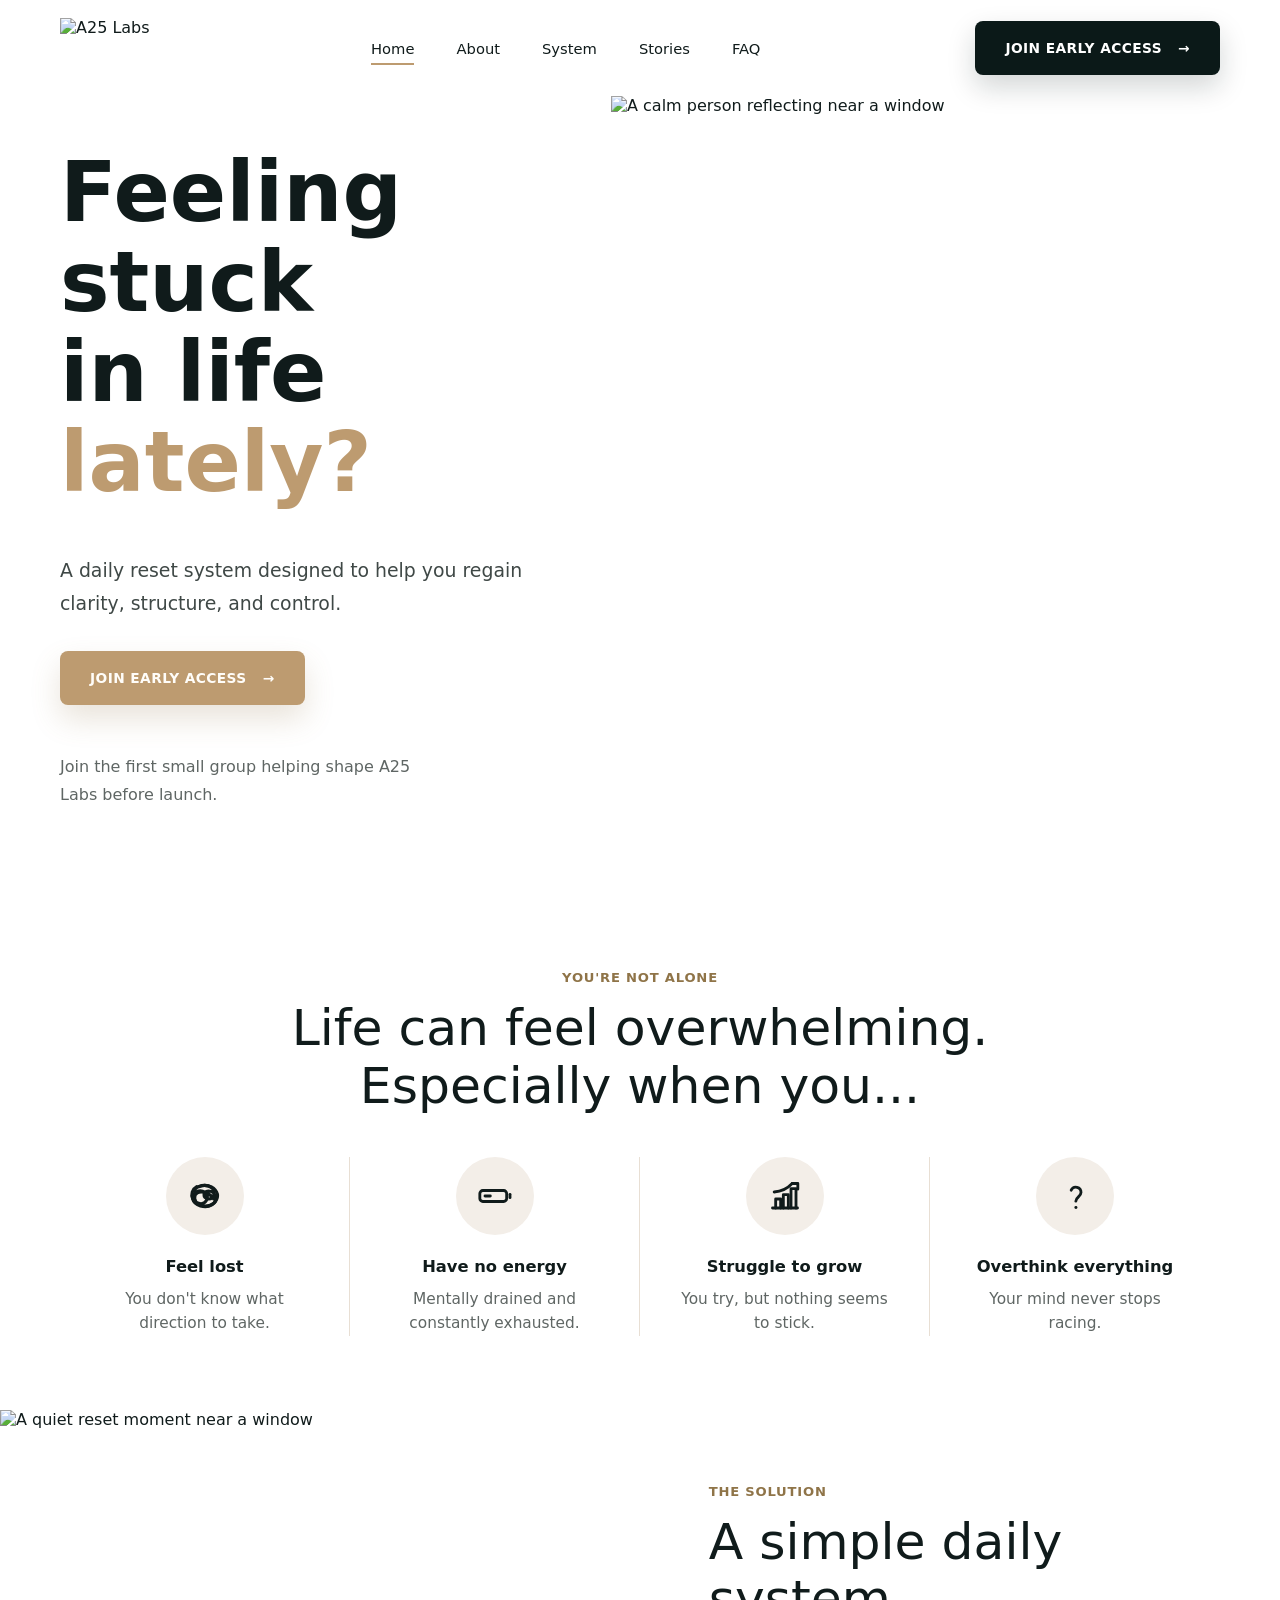
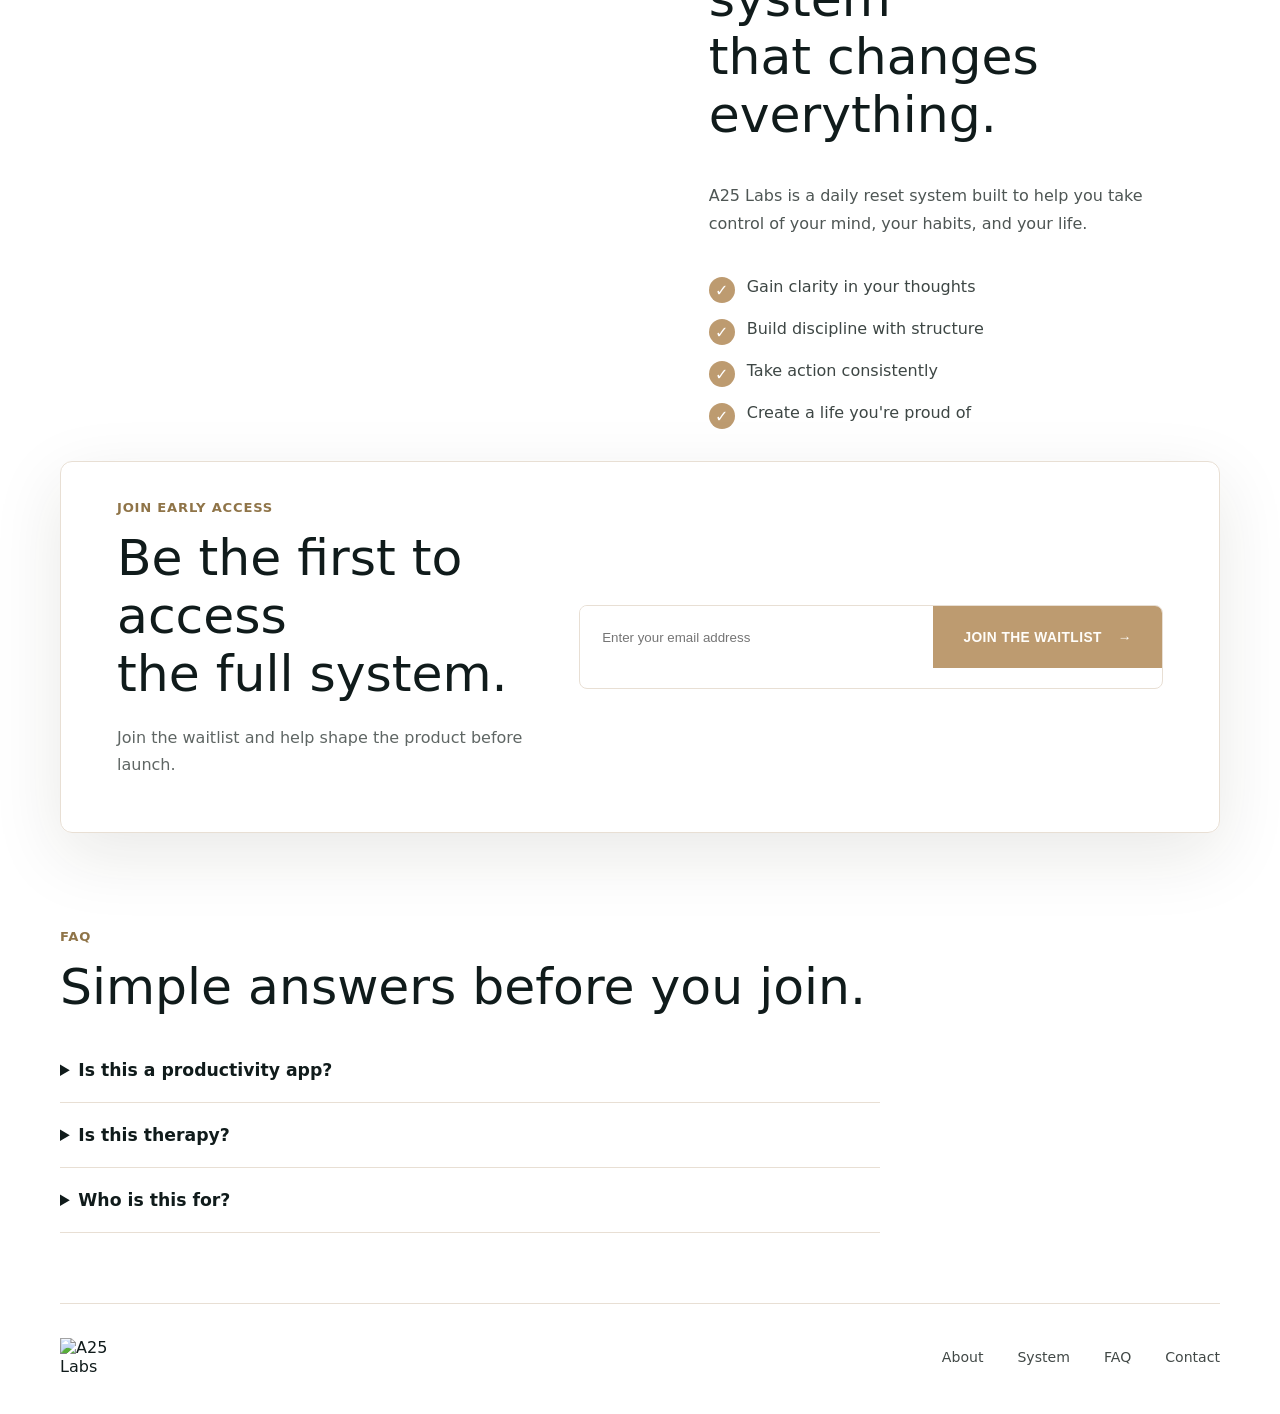
==== index.html @ 6b48f33e "Add files via upload" ====
<!doctype html>
<html lang="en">
  <head>
    <meta charset="UTF-8" />
    <meta name="viewport" content="width=device-width, initial-scale=1.0" />
    <meta name="description" content="A25 Labs is building a daily reset system for young professionals who feel stuck, burned out, inconsistent, directionless, or overwhelmed." />
    <title>A25 Labs | Daily Reset System</title>
    <link rel="stylesheet" href="./styles.css?v=github-fix-1" />
  </head>
  <body>
    <header class="site-header" id="home">
      <a class="logo" href="#home" aria-label="A25 Labs home"><img src="./assets/a25-logo.png" alt="A25 Labs" /></a>
      <nav aria-label="Primary navigation">
        <a class="active" href="#home">Home</a>
        <a href="#about">About</a>
        <a href="#system">System</a>
        <a href="#stories">Stories</a>
        <a href="#faq">FAQ</a>
      </nav>
      <a class="button button-dark" href="#early-access">Join Early Access <span aria-hidden="true">→</span></a>
    </header>

    <main>
      <section class="hero">
        <div class="hero-copy">
          <h1>Feeling stuck<br />in life <span>lately?</span></h1>
          <p>A daily reset system designed to help you regain clarity, structure, and control.</p>
          <a class="button button-gold" href="#early-access">Join Early Access <span aria-hidden="true">→</span></a>
          <p class="honest-note">Join the first small group helping shape A25 Labs before launch.</p>
        </div>
        <div class="hero-image">
          <img src="./assets/hero-reflection.png" alt="A calm person reflecting near a window" />
        </div>
      </section>

      <section class="problem-section" id="about">
        <p class="eyebrow">You're not alone</p>
        <h2>Life can feel overwhelming.<br />Especially when you...</h2>
        <div class="problem-grid">
          <article class="problem-card">
            <span class="problem-icon scribble" aria-hidden="true"><svg viewBox="0 0 24 24"><path d="M6.1 9.2c1.2-3.1 6.7-3.8 9.3-1.9 2.7 1.9 1.7 6.5-1.7 6.3-3.1-.2-2.9-4.3.1-4.3 4 0 5.6 5.2 2.1 7.4-3.7 2.4-9.8.5-10.6-3.1-.7-3.4 3.9-5.8 6.7-3.4 2.9 2.6.3 6.9-3.5 5.8-2.6-.8-2.8-4.5-.7-5.7 2.6-1.6 7.5.6 8.8 3.3"/><path d="M7.5 6.9c-2.4 1.3-3.4 4.2-2.2 6.7 1.6 3.3 6.2 4.5 9.5 3.4 3.1-1 5-4.4 3.5-7.2-1.6-3.1-6.4-4.5-9.5-2.9"/></svg></span>
            <h3>Feel lost</h3>
            <p>You don't know what direction to take.</p>
          </article>
          <article class="problem-card">
            <span class="problem-icon" aria-hidden="true"><svg viewBox="0 0 24 24"><path d="M4.7 8.7h12.5a1.8 1.8 0 0 1 1.8 1.8v3a1.8 1.8 0 0 1-1.8 1.8H4.7a1.8 1.8 0 0 1-1.8-1.8v-3a1.8 1.8 0 0 1 1.8-1.8Z"/><path d="M21 11v2"/><path d="M6 12h3.2"/></svg></span>
            <h3>Have no energy</h3>
            <p>Mentally drained and constantly exhausted.</p>
          </article>
          <article class="problem-card">
            <span class="problem-icon" aria-hidden="true"><svg viewBox="0 0 24 24"><path d="M4.5 19.2h15"/><path d="M6.4 19.2v-5.4h3v5.4"/><path d="M11 19.2v-8h3v8"/><path d="M15.6 19.2V7.6h3v11.6"/><path d="M5.5 9.6c4.2-.3 7.8-1.9 10.8-5.1"/><path d="M16.3 4.5h3.4v3.4"/></svg></span>
            <h3>Struggle to grow</h3>
            <p>You try, but nothing seems to stick.</p>
          </article>
          <article class="problem-card">
            <span class="problem-icon" aria-hidden="true"><svg viewBox="0 0 24 24"><path d="M9.7 8.5a3.1 3.1 0 0 1 5.9 1.4c0 2.5-3.1 2.7-3.1 5.2"/><path d="M12.5 18.9h.1"/></svg></span>
            <h3>Overthink everything</h3>
            <p>Your mind never stops racing.</p>
          </article>
        </div>
      </section>

      <section class="solution-section" id="system">
        <div class="solution-image"><img src="./assets/hero-reflection.png" alt="A quiet reset moment near a window" /></div>
        <div class="solution-copy">
          <p class="eyebrow">The solution</p>
          <h2>A simple daily system<br />that changes everything.</h2>
          <p>A25 Labs is a daily reset system built to help you take control of your mind, your habits, and your life.</p>
          <ul>
            <li>Gain clarity in your thoughts</li>
            <li>Build discipline with structure</li>
            <li>Take action consistently</li>
            <li>Create a life you're proud of</li>
          </ul>
        </div>
      </section>

      <section class="early-access" id="early-access">
        <div>
          <p class="eyebrow">Join early access</p>
          <h2>Be the first to access<br />the full system.</h2>
          <p>Join the waitlist and help shape the product before launch.</p>
        </div>
        <form id="waitlist-form" class="signup-form">
          <label class="visually-hidden" for="email">Email address</label>
          <input id="email" name="email" type="email" placeholder="Enter your email address" required />
          <button class="button button-gold" type="submit">Join the waitlist <span aria-hidden="true">→</span></button>
          <p class="form-message" role="status" aria-live="polite"></p>
        </form>
      </section>

      <section class="faq-section" id="faq">
        <p class="eyebrow">FAQ</p>
        <h2>Simple answers before you join.</h2>
        <details><summary>Is this a productivity app?</summary><p>No. It is a daily reset system focused on clarity, structure, and small actions.</p></details>
        <details><summary>Is this therapy?</summary><p>No. It is not therapy or medical support.</p></details>
        <details><summary>Who is this for?</summary><p>Young professionals who feel stuck, burned out, inconsistent, or overwhelmed.</p></details>
      </section>
    </main>

    <footer class="site-footer">
      <img src="./assets/a25-logo.png" alt="A25 Labs" />
      <nav aria-label="Footer navigation"><a href="#about">About</a><a href="#system">System</a><a href="#faq">FAQ</a><a href="#early-access">Contact</a></nav>
    </footer>

    <script src="./script.js?v=github-fix-1" defer></script>
  </body>
</html>
---- styles.css ----
:root{--ink:#101b1b;--muted:#5f6664;--gold:#bd9b70;--gold-dark:#8f7448;--soft:#f3eee8;--line:#e8dfd4;--shadow:0 22px 70px rgba(44,35,24,.1);font-family:Inter,ui-sans-serif,system-ui,-apple-system,BlinkMacSystemFont,"Segoe UI",sans-serif}*{box-sizing:border-box}html{scroll-behavior:smooth}body{margin:0;min-width:320px;color:var(--ink);background:#fff}a{color:inherit;text-decoration:none}img{display:block;max-width:100%}.site-header,.hero,.problem-section,.early-access,.faq-section,.site-footer{width:min(1160px,calc(100% - 48px));margin:0 auto}.site-header{position:sticky;top:0;z-index:20;display:grid;grid-template-columns:auto 1fr auto;align-items:center;gap:32px;min-height:96px;background:rgba(255,255,255,.94);backdrop-filter:blur(16px)}.logo{display:inline-flex;width:96px}.logo img{width:92px;height:60px;object-fit:contain}nav{display:flex;align-items:center;justify-content:center;gap:42px;font-size:.92rem}.site-header nav a{position:relative;padding:8px 0}.site-header nav a.active:after,.site-header nav a:hover:after{position:absolute;left:0;right:0;bottom:0;height:2px;background:var(--gold);content:""}.button{display:inline-flex;align-items:center;justify-content:center;gap:16px;min-height:54px;padding:0 30px;border:0;border-radius:8px;cursor:pointer;font-size:.86rem;font-weight:800;letter-spacing:.03em;text-transform:uppercase;white-space:nowrap}.button-dark{color:#fff;background:#0b1918;box-shadow:0 12px 28px rgba(13,27,26,.18)}.button-gold{color:#fffdf9;background:var(--gold);box-shadow:0 14px 30px rgba(143,116,72,.2)}.hero{display:grid;grid-template-columns:minmax(0,.95fr) minmax(430px,1.05fr);min-height:calc(100vh - 96px);align-items:stretch}.hero-copy{display:flex;flex-direction:column;justify-content:center;padding:48px 68px 72px 0}.hero h1{max-width:540px;margin:0 0 28px;font-size:clamp(3.4rem,6.8vw,5.2rem);line-height:1.08;letter-spacing:0}.hero h1 span{color:var(--gold)}.hero-copy>p{max-width:500px;color:#3f4846;font-size:1.18rem;line-height:1.7}.hero .button{align-self:flex-start;margin:14px 0 32px}.honest-note{max-width:390px!important;color:var(--muted)!important;font-size:1rem!important}.hero-image{min-height:620px;overflow:hidden}.hero-image img{width:100%;height:100%;min-height:620px;object-fit:cover}.eyebrow{margin:0 0 14px;color:var(--gold-dark);font-size:.82rem;font-weight:800;letter-spacing:.06em;text-transform:uppercase}h2{margin:0 0 22px;font-size:clamp(2.1rem,4vw,3.15rem);font-weight:540;line-height:1.15}.problem-section{scroll-margin-top:108px;padding:70px 0 74px;text-align:center}.problem-grid{display:grid;grid-template-columns:repeat(4,minmax(0,1fr));margin-top:42px}.problem-card{min-height:178px;padding:0 34px;border-right:1px solid var(--line)}.problem-card:last-child{border-right:0}.problem-card h3{margin:0 0 12px;font-size:1.02rem}.problem-card p{margin:0;color:var(--muted);font-size:.96rem;line-height:1.55}.problem-icon{display:inline-flex;align-items:center;justify-content:center;width:78px;height:78px;margin-bottom:22px;border-radius:50%;background:var(--soft);color:var(--ink)}.problem-icon svg{width:40px;height:40px;fill:none;stroke:currentColor;stroke-width:1.7;stroke-linecap:round;stroke-linejoin:round}.problem-icon.scribble svg{width:44px;height:44px}.solution-section{display:grid;grid-template-columns:minmax(0,.9fr) minmax(420px,1fr);background:#fff}.solution-image{min-height:520px;overflow:hidden}.solution-image img{width:100%;height:100%;min-height:520px;object-fit:cover}.solution-copy{display:flex;flex-direction:column;justify-content:center;padding:74px min(8vw,110px)}.solution-copy p:not(.eyebrow){max-width:560px;color:#4e5654;line-height:1.72}.solution-copy ul{display:grid;gap:16px;margin:24px 0 0;padding:0;list-style:none}.solution-copy li{display:flex;gap:12px;color:#3d4644}.solution-copy li:before{display:inline-flex;align-items:center;justify-content:center;flex:0 0 26px;width:26px;height:26px;border-radius:50%;background:var(--gold);color:#fff;content:"✓"}.early-access{position:relative;z-index:2;scroll-margin-top:108px;display:grid;grid-template-columns:minmax(280px,.8fr) minmax(420px,1.15fr);gap:56px;align-items:center;margin-top:-42px;padding:38px 56px;border:1px solid var(--line);border-radius:12px;background:rgba(255,255,255,.96);box-shadow:var(--shadow)}.early-access p:not(.eyebrow){color:var(--muted);line-height:1.65}.signup-form{display:grid;grid-template-columns:minmax(0,1fr) auto;align-items:center;border:1px solid var(--line);border-radius:8px;overflow:hidden}.signup-form input{min-width:0;min-height:62px;border:0;padding:0 22px;outline:0}.signup-form .button{min-height:62px;border-radius:0;box-shadow:none}.form-message{grid-column:1/-1;margin:0;padding:10px 22px;color:var(--gold-dark)}.faq-section{scroll-margin-top:108px;padding:96px 0 70px}.faq-section details{max-width:820px;padding:22px 0;border-bottom:1px solid var(--line)}summary{cursor:pointer;font-weight:750;font-size:1.08rem}details p{max-width:720px;color:var(--muted);line-height:1.65}.site-footer{display:grid;grid-template-columns:auto 1fr;align-items:center;gap:34px;padding:34px 0 38px;border-top:1px solid var(--line)}.site-footer img{width:84px}.site-footer nav{justify-content:flex-end;gap:34px;color:#414846;font-size:.88rem}.visually-hidden{position:absolute;width:1px;height:1px;margin:-1px;overflow:hidden;clip:rect(0,0,0,0)}@media(max-width:980px){.site-header{grid-template-columns:auto auto;min-height:auto;padding:18px 0}.site-header nav{grid-column:1/-1;grid-row:2;justify-content:flex-start;gap:24px;overflow-x:auto}.site-header .button{justify-self:end}.hero,.solution-section,.early-access{grid-template-columns:1fr}.hero-copy{padding:46px 0 44px}.hero-image,.hero-image img{min-height:430px}.problem-grid{grid-template-columns:repeat(2,minmax(0,1fr));gap:38px 0}.problem-card:nth-child(2){border-right:0}.solution-copy{padding:58px min(8vw,72px)}.early-access{margin-top:0}.site-footer{grid-template-columns:1fr;justify-items:start}.site-footer nav{justify-content:flex-start;flex-wrap:wrap}}@media(max-width:640px){.site-header,.hero,.problem-section,.early-access,.faq-section,.site-footer{width:min(100% - 28px,1160px)}.site-header{gap:14px}.logo,.logo img{width:76px}.site-header .button{min-height:44px;padding:0 16px;font-size:.7rem}.hero{min-height:auto}.hero h1{font-size:clamp(3.2rem,14vw,4.2rem)}.hero-copy>p{font-size:1.06rem}.hero-copy .button{width:100%}.hero-image,.hero-image img,.solution-image,.solution-image img{min-height:360px}.problem-section{padding:58px 0}.problem-grid{grid-template-columns:1fr;gap:30px}.problem-card{min-height:auto;padding:0 20px 30px;border-right:0;border-bottom:1px solid var(--line)}.problem-card:last-child{border-bottom:0}.solution-copy{padding:48px 18px}.early-access{gap:30px;padding:28px 22px}.signup-form{grid-template-columns:1fr}.signup-form .button{width:100%}.site-footer nav{gap:20px}}
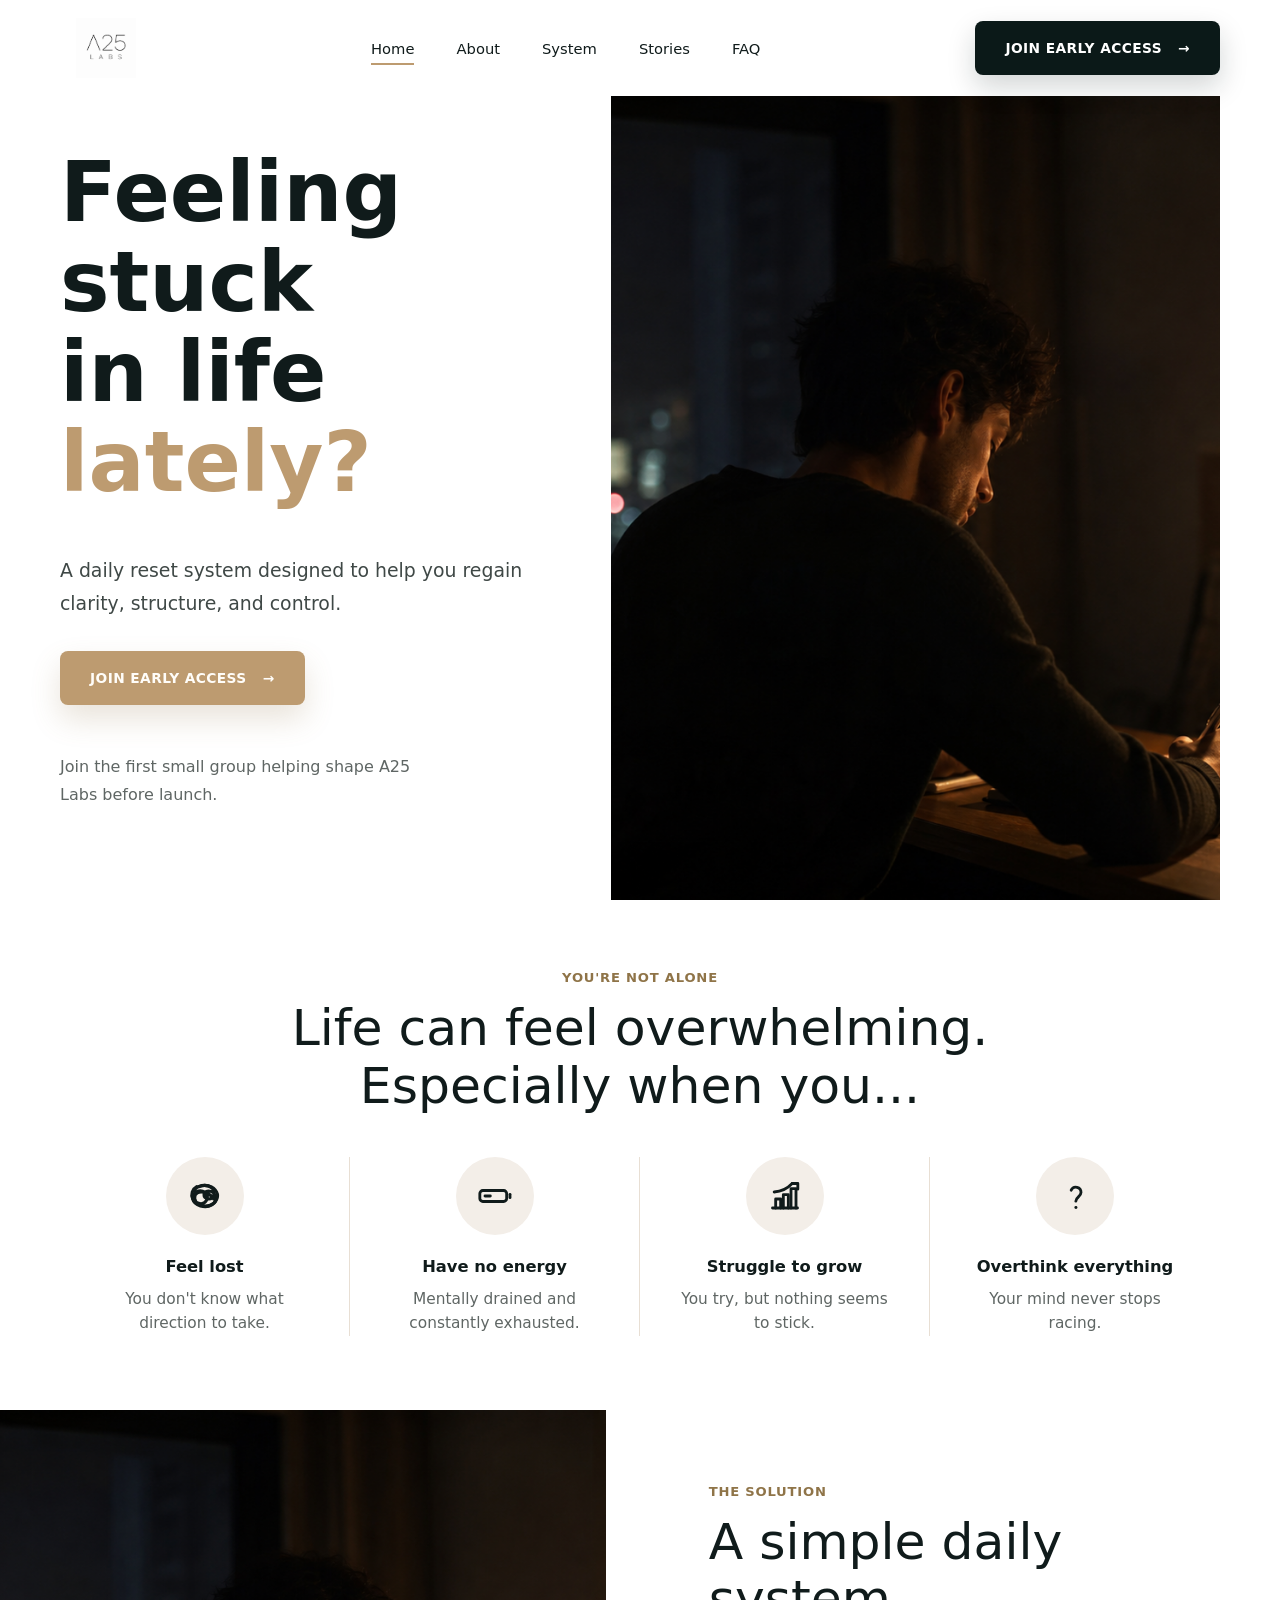
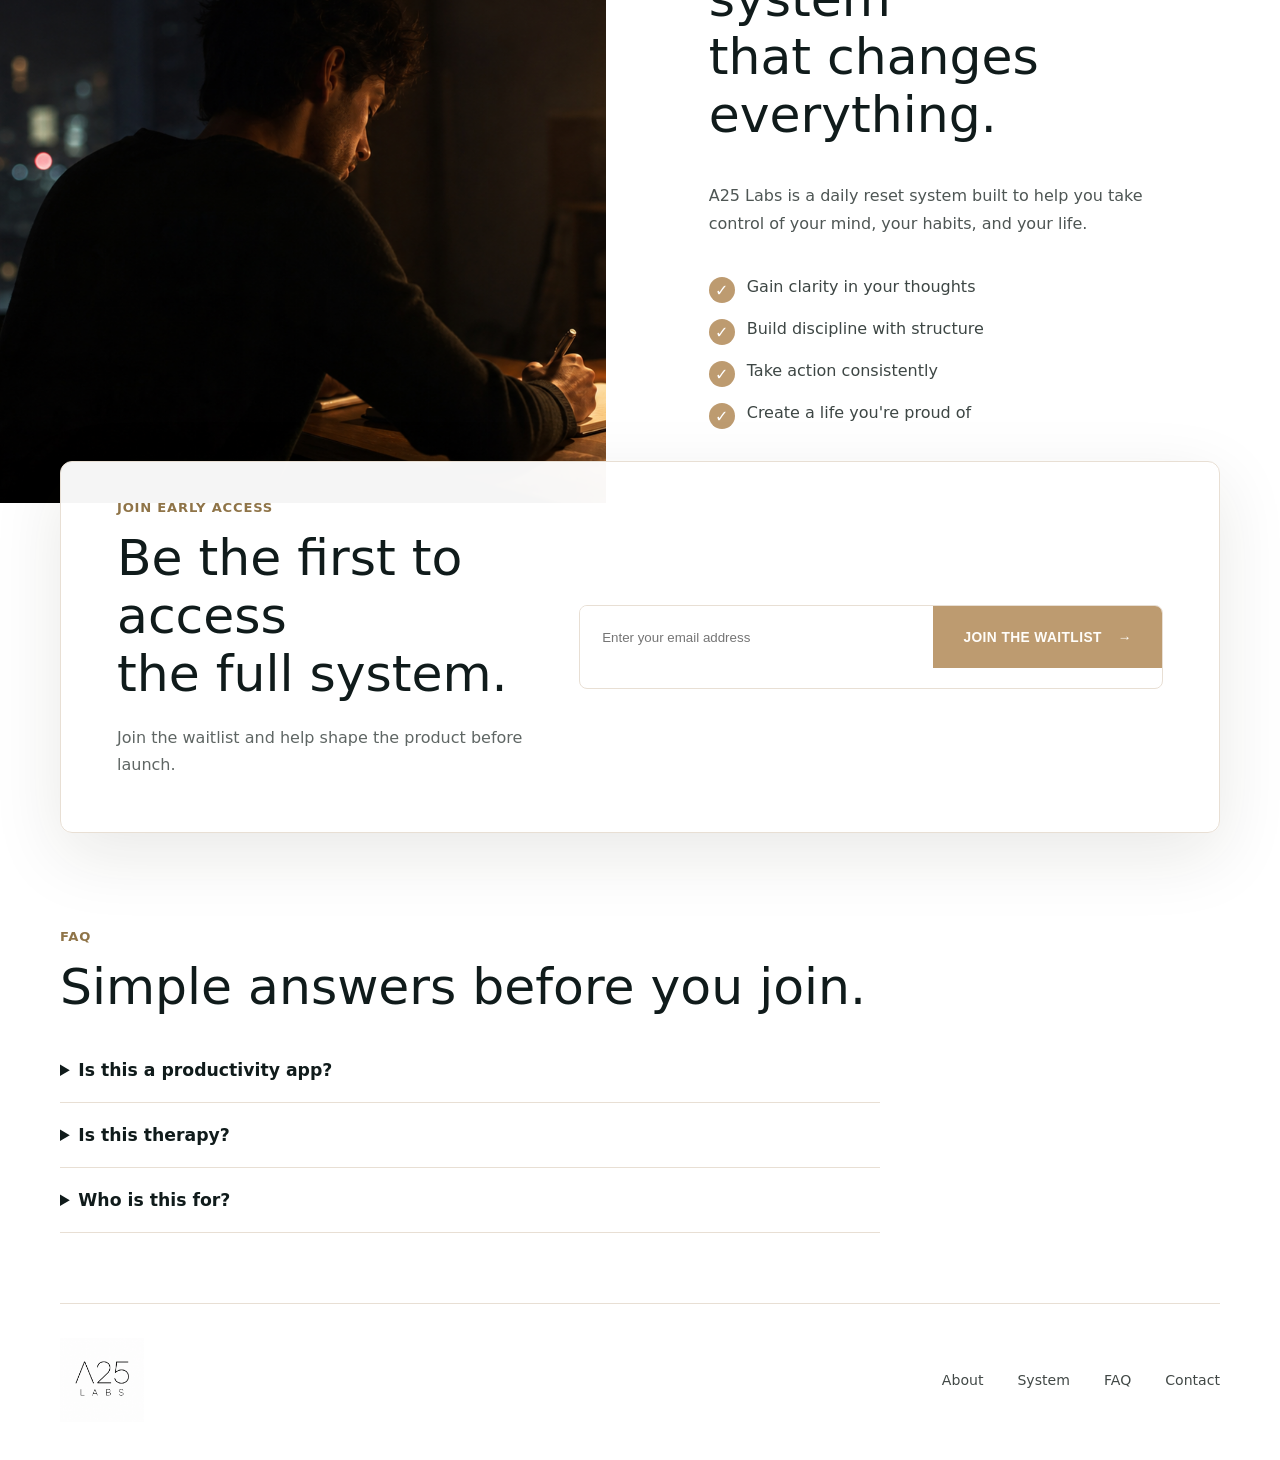
==== commit ef8b4062: "Add files via upload" ====
--- a/index.html
+++ b/index.html
@@ -1,108 +1 @@
-<!doctype html>
-<html lang="en">
-  <head>
-    <meta charset="UTF-8" />
-    <meta name="viewport" content="width=device-width, initial-scale=1.0" />
-    <meta name="description" content="A25 Labs is building a daily reset system for young professionals who feel stuck, burned out, inconsistent, directionless, or overwhelmed." />
-    <title>A25 Labs | Daily Reset System</title>
-    <link rel="stylesheet" href="./styles.css?v=github-fix-1" />
-  </head>
-  <body>
-    <header class="site-header" id="home">
-      <a class="logo" href="#home" aria-label="A25 Labs home"><img src="./assets/a25-logo.png" alt="A25 Labs" /></a>
-      <nav aria-label="Primary navigation">
-        <a class="active" href="#home">Home</a>
-        <a href="#about">About</a>
-        <a href="#system">System</a>
-        <a href="#stories">Stories</a>
-        <a href="#faq">FAQ</a>
-      </nav>
-      <a class="button button-dark" href="#early-access">Join Early Access <span aria-hidden="true">→</span></a>
-    </header>
-
-    <main>
-      <section class="hero">
-        <div class="hero-copy">
-          <h1>Feeling stuck<br />in life <span>lately?</span></h1>
-          <p>A daily reset system designed to help you regain clarity, structure, and control.</p>
-          <a class="button button-gold" href="#early-access">Join Early Access <span aria-hidden="true">→</span></a>
-          <p class="honest-note">Join the first small group helping shape A25 Labs before launch.</p>
-        </div>
-        <div class="hero-image">
-          <img src="./assets/hero-reflection.png" alt="A calm person reflecting near a window" />
-        </div>
-      </section>
-
-      <section class="problem-section" id="about">
-        <p class="eyebrow">You're not alone</p>
-        <h2>Life can feel overwhelming.<br />Especially when you...</h2>
-        <div class="problem-grid">
-          <article class="problem-card">
-            <span class="problem-icon scribble" aria-hidden="true"><svg viewBox="0 0 24 24"><path d="M6.1 9.2c1.2-3.1 6.7-3.8 9.3-1.9 2.7 1.9 1.7 6.5-1.7 6.3-3.1-.2-2.9-4.3.1-4.3 4 0 5.6 5.2 2.1 7.4-3.7 2.4-9.8.5-10.6-3.1-.7-3.4 3.9-5.8 6.7-3.4 2.9 2.6.3 6.9-3.5 5.8-2.6-.8-2.8-4.5-.7-5.7 2.6-1.6 7.5.6 8.8 3.3"/><path d="M7.5 6.9c-2.4 1.3-3.4 4.2-2.2 6.7 1.6 3.3 6.2 4.5 9.5 3.4 3.1-1 5-4.4 3.5-7.2-1.6-3.1-6.4-4.5-9.5-2.9"/></svg></span>
-            <h3>Feel lost</h3>
-            <p>You don't know what direction to take.</p>
-          </article>
-          <article class="problem-card">
-            <span class="problem-icon" aria-hidden="true"><svg viewBox="0 0 24 24"><path d="M4.7 8.7h12.5a1.8 1.8 0 0 1 1.8 1.8v3a1.8 1.8 0 0 1-1.8 1.8H4.7a1.8 1.8 0 0 1-1.8-1.8v-3a1.8 1.8 0 0 1 1.8-1.8Z"/><path d="M21 11v2"/><path d="M6 12h3.2"/></svg></span>
-            <h3>Have no energy</h3>
-            <p>Mentally drained and constantly exhausted.</p>
-          </article>
-          <article class="problem-card">
-            <span class="problem-icon" aria-hidden="true"><svg viewBox="0 0 24 24"><path d="M4.5 19.2h15"/><path d="M6.4 19.2v-5.4h3v5.4"/><path d="M11 19.2v-8h3v8"/><path d="M15.6 19.2V7.6h3v11.6"/><path d="M5.5 9.6c4.2-.3 7.8-1.9 10.8-5.1"/><path d="M16.3 4.5h3.4v3.4"/></svg></span>
-            <h3>Struggle to grow</h3>
-            <p>You try, but nothing seems to stick.</p>
-          </article>
-          <article class="problem-card">
-            <span class="problem-icon" aria-hidden="true"><svg viewBox="0 0 24 24"><path d="M9.7 8.5a3.1 3.1 0 0 1 5.9 1.4c0 2.5-3.1 2.7-3.1 5.2"/><path d="M12.5 18.9h.1"/></svg></span>
-            <h3>Overthink everything</h3>
-            <p>Your mind never stops racing.</p>
-          </article>
-        </div>
-      </section>
-
-      <section class="solution-section" id="system">
-        <div class="solution-image"><img src="./assets/hero-reflection.png" alt="A quiet reset moment near a window" /></div>
-        <div class="solution-copy">
-          <p class="eyebrow">The solution</p>
-          <h2>A simple daily system<br />that changes everything.</h2>
-          <p>A25 Labs is a daily reset system built to help you take control of your mind, your habits, and your life.</p>
-          <ul>
-            <li>Gain clarity in your thoughts</li>
-            <li>Build discipline with structure</li>
-            <li>Take action consistently</li>
-            <li>Create a life you're proud of</li>
-          </ul>
-        </div>
-      </section>
-
-      <section class="early-access" id="early-access">
-        <div>
-          <p class="eyebrow">Join early access</p>
-          <h2>Be the first to access<br />the full system.</h2>
-          <p>Join the waitlist and help shape the product before launch.</p>
-        </div>
-        <form id="waitlist-form" class="signup-form">
-          <label class="visually-hidden" for="email">Email address</label>
-          <input id="email" name="email" type="email" placeholder="Enter your email address" required />
-          <button class="button button-gold" type="submit">Join the waitlist <span aria-hidden="true">→</span></button>
-          <p class="form-message" role="status" aria-live="polite"></p>
-        </form>
-      </section>
-
-      <section class="faq-section" id="faq">
-        <p class="eyebrow">FAQ</p>
-        <h2>Simple answers before you join.</h2>
-        <details><summary>Is this a productivity app?</summary><p>No. It is a daily reset system focused on clarity, structure, and small actions.</p></details>
-        <details><summary>Is this therapy?</summary><p>No. It is not therapy or medical support.</p></details>
-        <details><summary>Who is this for?</summary><p>Young professionals who feel stuck, burned out, inconsistent, or overwhelmed.</p></details>
-      </section>
-    </main>
-
-    <footer class="site-footer">
-      <img src="./assets/a25-logo.png" alt="A25 Labs" />
-      <nav aria-label="Footer navigation"><a href="#about">About</a><a href="#system">System</a><a href="#faq">FAQ</a><a href="#early-access">Contact</a></nav>
-    </footer>
-
-    <script src="./script.js?v=github-fix-1" defer></script>
-  </body>
-</html>
+<!doctype html><html lang="en"><head><meta charset="UTF-8"><meta name="viewport" content="width=device-width, initial-scale=1.0"><meta name="description" content="A25 Labs daily reset system"><title>A25 Labs | Daily Reset System</title><style>:root{--ink:#101b1b;--muted:#5f6664;--gold:#bd9b70;--gold-dark:#8f7448;--soft:#f3eee8;--line:#e8dfd4;--shadow:0 22px 70px rgba(44,35,24,.1);font-family:Inter,ui-sans-serif,system-ui,-apple-system,BlinkMacSystemFont,"Segoe UI",sans-serif}*{box-sizing:border-box}html{scroll-behavior:smooth}body{margin:0;min-width:320px;color:var(--ink);background:#fff}a{color:inherit;text-decoration:none}img{display:block;max-width:100%}.site-header,.hero,.problem-section,.early-access,.faq-section,.site-footer{width:min(1160px,calc(100% - 48px));margin:0 auto}.site-header{position:sticky;top:0;z-index:20;display:grid;grid-template-columns:auto 1fr auto;align-items:center;gap:32px;min-height:96px;background:rgba(255,255,255,.94);backdrop-filter:blur(16px)}.logo{display:inline-flex;width:96px}.logo img{width:92px;height:60px;object-fit:contain}nav{display:flex;align-items:center;justify-content:center;gap:42px;font-size:.92rem}.site-header nav a{position:relative;padding:8px 0}.site-header nav a.active:after,.site-header nav a:hover:after{position:absolute;left:0;right:0;bottom:0;height:2px;background:var(--gold);content:""}.button{display:inline-flex;align-items:center;justify-content:center;gap:16px;min-height:54px;padding:0 30px;border:0;border-radius:8px;cursor:pointer;font-size:.86rem;font-weight:800;letter-spacing:.03em;text-transform:uppercase;white-space:nowrap}.button-dark{color:#fff;background:#0b1918;box-shadow:0 12px 28px rgba(13,27,26,.18)}.button-gold{color:#fffdf9;background:var(--gold);box-shadow:0 14px 30px rgba(143,116,72,.2)}.hero{display:grid;grid-template-columns:minmax(0,.95fr) minmax(430px,1.05fr);min-height:calc(100vh - 96px);align-items:stretch}.hero-copy{display:flex;flex-direction:column;justify-content:center;padding:48px 68px 72px 0}.hero h1{max-width:540px;margin:0 0 28px;font-size:clamp(3.4rem,6.8vw,5.2rem);line-height:1.08;letter-spacing:0}.hero h1 span{color:var(--gold)}.hero-copy>p{max-width:500px;color:#3f4846;font-size:1.18rem;line-height:1.7}.hero .button{align-self:flex-start;margin:14px 0 32px}.honest-note{max-width:390px!important;color:var(--muted)!important;font-size:1rem!important}.hero-image{min-height:620px;overflow:hidden}.hero-image img{width:100%;height:100%;min-height:620px;object-fit:cover}.eyebrow{margin:0 0 14px;color:var(--gold-dark);font-size:.82rem;font-weight:800;letter-spacing:.06em;text-transform:uppercase}h2{margin:0 0 22px;font-size:clamp(2.1rem,4vw,3.15rem);font-weight:540;line-height:1.15}.problem-section{scroll-margin-top:108px;padding:70px 0 74px;text-align:center}.problem-grid{display:grid;grid-template-columns:repeat(4,minmax(0,1fr));margin-top:42px}.problem-card{min-height:178px;padding:0 34px;border-right:1px solid var(--line)}.problem-card:last-child{border-right:0}.problem-card h3{margin:0 0 12px;font-size:1.02rem}.problem-card p{margin:0;color:var(--muted);font-size:.96rem;line-height:1.55}.problem-icon{display:inline-flex;align-items:center;justify-content:center;width:78px;height:78px;margin-bottom:22px;border-radius:50%;background:var(--soft);color:var(--ink)}.problem-icon svg{width:40px;height:40px;fill:none;stroke:currentColor;stroke-width:1.7;stroke-linecap:round;stroke-linejoin:round}.problem-icon.scribble svg{width:44px;height:44px}.solution-section{display:grid;grid-template-columns:minmax(0,.9fr) minmax(420px,1fr);background:#fff}.solution-image{min-height:520px;overflow:hidden}.solution-image img{width:100%;height:100%;min-height:520px;object-fit:cover}.solution-copy{display:flex;flex-direction:column;justify-content:center;padding:74px min(8vw,110px)}.solution-copy p:not(.eyebrow){max-width:560px;color:#4e5654;line-height:1.72}.solution-copy ul{display:grid;gap:16px;margin:24px 0 0;padding:0;list-style:none}.solution-copy li{display:flex;gap:12px;color:#3d4644}.solution-copy li:before{display:inline-flex;align-items:center;justify-content:center;flex:0 0 26px;width:26px;height:26px;border-radius:50%;background:var(--gold);color:#fff;content:"✓"}.early-access{position:relative;z-index:2;scroll-margin-top:108px;display:grid;grid-template-columns:minmax(280px,.8fr) minmax(420px,1.15fr);gap:56px;align-items:center;margin-top:-42px;padding:38px 56px;border:1px solid var(--line);border-radius:12px;background:rgba(255,255,255,.96);box-shadow:var(--shadow)}.early-access p:not(.eyebrow){color:var(--muted);line-height:1.65}.signup-form{display:grid;grid-template-columns:minmax(0,1fr) auto;align-items:center;border:1px solid var(--line);border-radius:8px;overflow:hidden}.signup-form input{min-width:0;min-height:62px;border:0;padding:0 22px;outline:0}.signup-form .button{min-height:62px;border-radius:0;box-shadow:none}.form-message{grid-column:1/-1;margin:0;padding:10px 22px;color:var(--gold-dark)}.faq-section{scroll-margin-top:108px;padding:96px 0 70px}.faq-section details{max-width:820px;padding:22px 0;border-bottom:1px solid var(--line)}summary{cursor:pointer;font-weight:750;font-size:1.08rem}details p{max-width:720px;color:var(--muted);line-height:1.65}.site-footer{display:grid;grid-template-columns:auto 1fr;align-items:center;gap:34px;padding:34px 0 38px;border-top:1px solid var(--line)}.site-footer img{width:84px}.site-footer nav{justify-content:flex-end;gap:34px;color:#414846;font-size:.88rem}@media(max-width:980px){.site-header{grid-template-columns:auto auto;min-height:auto;padding:18px 0}.site-header nav{grid-column:1/-1;grid-row:2;justify-content:flex-start;gap:24px;overflow-x:auto}.site-header .button{justify-self:end}.hero,.solution-section,.early-access{grid-template-columns:1fr}.hero-copy{padding:46px 0 44px}.hero-image,.hero-image img{min-height:430px}.problem-grid{grid-template-columns:repeat(2,minmax(0,1fr));gap:38px 0}.problem-card:nth-child(2){border-right:0}.solution-copy{padding:58px min(8vw,72px)}.early-access{margin-top:0}.site-footer{grid-template-columns:1fr;justify-items:start}.site-footer nav{justify-content:flex-start;flex-wrap:wrap}}@media(max-width:640px){.site-header,.hero,.problem-section,.early-access,.faq-section,.site-footer{width:min(100% - 28px,1160px)}.site-header{gap:14px}.logo,.logo img{width:76px}.site-header .button{min-height:44px;padding:0 16px;font-size:.7rem}.hero{min-height:auto}.hero h1{font-size:clamp(3.2rem,14vw,4.2rem)}.hero-copy>p{font-size:1.06rem}.hero-copy .button{width:100%}.hero-image,.hero-image img,.solution-image,.solution-image img{min-height:360px}.problem-section{padding:58px 0}.problem-grid{grid-template-columns:1fr;gap:30px}.problem-card{min-height:auto;padding:0 20px 30px;border-right:0;border-bottom:1px solid var(--line)}.problem-card:last-child{border-bottom:0}.solution-copy{padding:48px 18px}.early-access{gap:30px;padding:28px 22px}.signup-form{grid-template-columns:1fr}.signup-form .button{width:100%}.site-footer nav{gap:20px}}</style></head><body><header class="site-header" id="home"><a class="logo" href="#home"><img src="[data-uri]